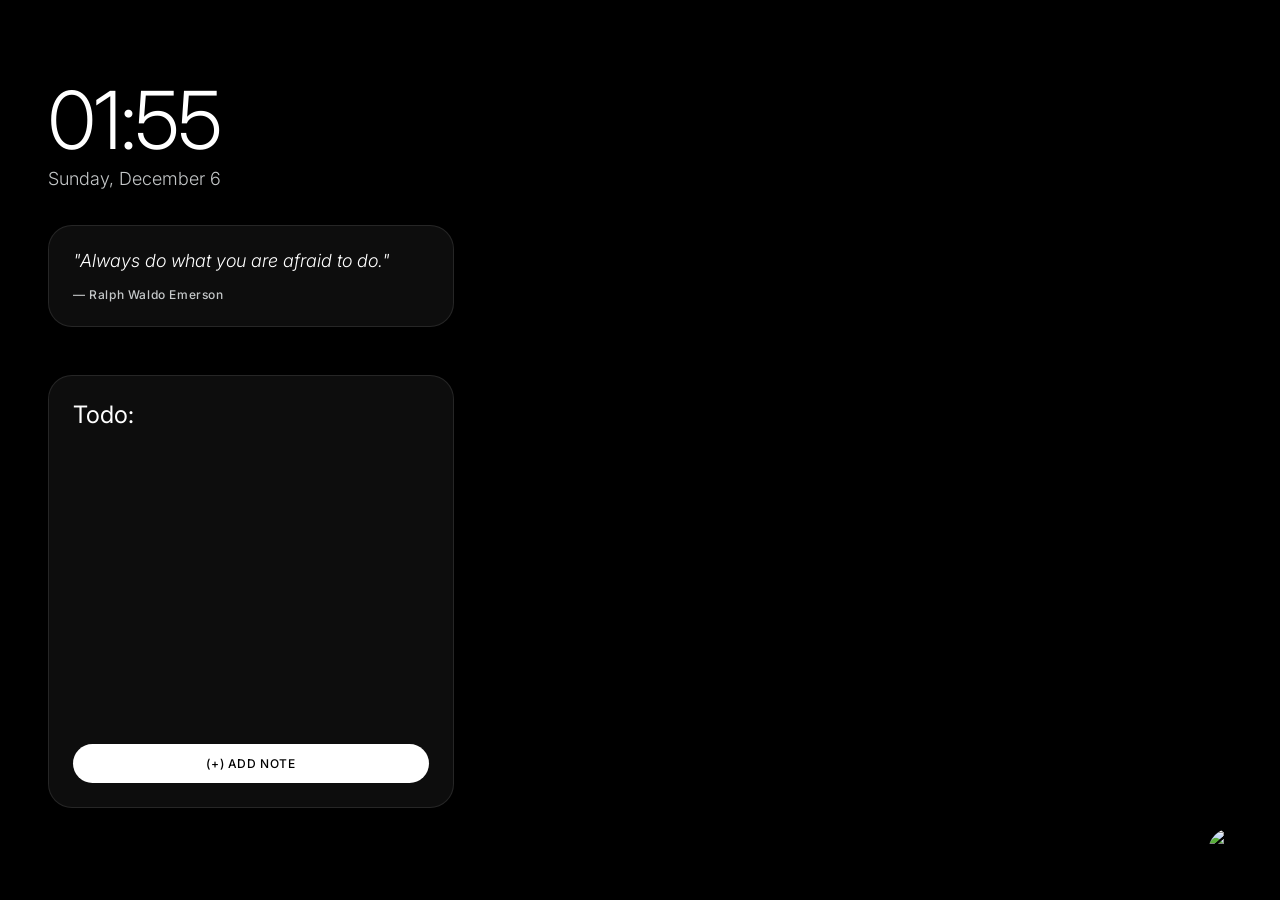
==== index.html @ 91e37e40 "Initial release of Aether New Tab" ====
<!DOCTYPE html>
<html lang="en">
<head>
    <meta charset="UTF-8">
    <meta name="viewport" content="width=device-width, initial-scale=1.0">
    <title>Aether New Tab</title>
    <link rel="icon" type="image/png" href="tab.png">
    <link href="https://fonts.googleapis.com/css2?family=Inter:wght@300;400;500;700&display=swap" rel="stylesheet">
    <link href="https://fonts.googleapis.com/css2?family=Material+Symbols+Outlined:wght,FILL@100..700,0..1&display=swap" rel="stylesheet">
    <link rel="stylesheet" href="css/variables.css">
    <link rel="stylesheet" href="css/base.css">
    <link rel="stylesheet" href="css/layout.css">
    <link rel="stylesheet" href="css/components.css">
</head>
<body>
    <main class="dashboard-container">
        <!-- Left Column (35%) -->
        <aside class="left-column">
            <section id="clock-widget" class="widget">
                <h1 id="time-display">--:--</h1>
                <p id="date-display">---</p>
            </section>

            <section id="quote-widget" class="widget glass-card">
                <p class="quote-text" id="quote-text">"Always do what you are afraid to do."</p>
                <p class="quote-author" id="quote-author">— Ralph Waldo Emerson</p>
            </section>

            <section id="todo-widget" class="widget glass-card flex-grow mt-sm">
                <h3 class="font-h3 mb-md">Todo:</h3>
                <ul id="todo-list" class="todo-list">
                    <!-- Todo items injected by JS -->
                </ul>
                <div class="mt-md" style="margin-top: var(--space-md)">
                    <button id="add-todo-btn" class="pill-btn primary-btn">(+) Add Note</button>
                </div>
            </section>
        </aside>

        <!-- Right Column (65%) -->
        <section class="right-column">
            <!-- Tabs -->
            <nav id="tabs-container" class="tabs-nav hide-scrollbar">
                <!-- Tabs injected by JS -->
            </nav>

            <!-- Shortcuts Grid -->
            <div id="shortcuts-grid" class="shortcuts-grid">
                <!-- Shortcut items injected by JS -->
            </div>
        </section>

        <!-- Floating AI Button -->
        <button id="ai-btn" class="floating-action-btn">
            <img src="https://t1.gstatic.com/faviconV2?client=SOCIAL&type=FAVICON&fallback_opts=TYPE,SIZE,URL&url=https://chatgpt.com&size=128" alt="ChatGPT" style="width: 48px; height: 48px; border-radius: 50%; object-fit: contain; filter: drop-shadow(0 4px 10px rgba(0,0,0,0.5));">
        </button>
    </main>

    <!-- Bookmark Modal -->
    <div id="bookmark-modal" class="modal-overlay hidden">
        <div class="glass-card modal-content">
            <h3 id="modal-title" class="font-h3 mb-md" style="text-align: center;">Add Bookmark</h3>
            
            <div class="modal-icon-preview" style="display: flex; flex-direction: column; align-items: center; justify-content: center; margin-bottom: var(--space-md);">
                <div id="modal-icon-container" class="shortcut-icon-container" style="width: 72px; height: 72px; margin-bottom: 12px; background: rgba(255,255,255,0.05); border-radius: 20px; display: flex; align-items: center; justify-content: center;">
                    <img id="modal-icon-img" src="" style="width: 40px; height: 40px; border-radius: 8px; display: none; object-fit: contain;">
                    <span id="modal-icon-spinner" class="material-symbols-outlined" style="font-size: 32px; color: var(--text-secondary); animation: spin 1s linear infinite; display: none;">sync</span>
                    <span id="modal-icon-placeholder" class="material-symbols-outlined" style="font-size: 40px; color: var(--text-secondary);">public</span>
                </div>
                <button id="bm-change-icon" class="tab-btn hidden" style="color: #a8c7fa; border-color: rgba(168, 199, 250, 0.3); font-size: 12px; padding: 6px 14px;">Next Icon</button>
            </div>

            <div class="modal-body">
                <input type="text" id="bm-name" placeholder="Name (e.g. YouTube)" class="input-field">
                <input type="url" id="bm-url" placeholder="URL (e.g. https://youtube.com)" class="input-field">
                <select id="bm-category" class="input-field mt-sm">
                    <!-- Options injected by JS -->
                </select>
            </div>
            <div class="modal-footer mt-md">
                <button id="bm-delete" class="tab-btn delete-btn hidden" style="color: #ffb4ab; border-color: rgba(255, 180, 171, 0.3);">Delete</button>
                <div style="flex: 1;"></div>
                <button id="bm-save" class="pill-btn primary-btn" style="width: auto;" disabled>Save</button>
            </div>
        </div>
    </div>

    <!-- Tab Modal -->
    <div id="tab-modal" class="modal-overlay hidden">
        <div class="glass-card modal-content">
            <h3 id="tab-modal-title" class="font-h3 mb-md">Add Category</h3>
            <div class="modal-body">
                <input type="text" id="tab-name" placeholder="Category Name" class="input-field">
            </div>
            <div class="modal-footer mt-md">
                <button id="tab-cancel" class="tab-btn">Cancel</button>
                <button id="tab-delete" class="tab-btn delete-btn hidden" style="color: #ffb4ab; border-color: rgba(255, 180, 171, 0.3);">Delete</button>
                <button id="tab-save" class="pill-btn primary-btn" style="width: auto;">Save</button>
            </div>
        </div>
    </div>

    <!-- Quote Modal -->
    <div id="quote-modal" class="modal-overlay hidden">
        <div class="glass-card modal-content">
            <h3 class="font-h3 mb-md">Edit Quote</h3>
            <div class="modal-body">
                <input type="text" id="quote-input-text" placeholder="Quote Text" class="input-field">
                <input type="text" id="quote-input-author" placeholder="Author Name" class="input-field">
            </div>
            <div class="modal-footer mt-md">
                <button id="quote-cancel" class="tab-btn">Cancel</button>
                <button id="quote-save" class="pill-btn primary-btn" style="width: auto;">Save</button>
            </div>
        </div>
    </div>

    <!-- Scripts -->
    <script type="module" src="js/main.js"></script>
</body>
</html>
---- css/variables.css ----
:root {
    --bg-pure-black: #000000;
    --text-primary: #FFFFFF;
    --text-secondary: #c4c7c8;
    --surface-container-high: #2a2a2a;
    --outline-variant: rgba(68, 71, 72, 0.3);
    
    --glass-bg: rgba(255, 255, 255, 0.05);
    --glass-border: rgba(255, 255, 255, 0.1);
    
    --space-xs: 4px;
    --space-sm: 12px;
    --space-md: 24px;
    --space-lg: 48px;
    --space-xl: 80px;

    --radius-sm: 12px;
    --radius-md: 24px;
    --radius-pill: 9999px;
    
    --font-primary: 'Inter', sans-serif;
}
---- css/base.css ----
* {
    margin: 0;
    padding: 0;
    box-sizing: border-box;
}

body {
    background-color: var(--bg-pure-black);
    color: var(--text-primary);
    font-family: var(--font-primary);
    -webkit-font-smoothing: antialiased;
    min-height: 100vh;
}

ul {
    list-style: none;
}

button {
    cursor: pointer;
    border: none;
    background: none;
    font-family: inherit;
}

a {
    text-decoration: none;
    color: inherit;
}

.hide-scrollbar::-webkit-scrollbar {
    display: none;
}
.hide-scrollbar {
    -ms-overflow-style: none;
    scrollbar-width: none;
}
---- css/layout.css ----
.dashboard-container {
    display: flex;
    flex-direction: column;
    min-height: 100vh;
    padding: var(--space-xl) var(--space-lg);
    gap: var(--space-md);
    max-width: 1536px;
    margin: 0 auto;
}

@media (min-width: 1024px) {
    .dashboard-container {
        flex-direction: row;
    }
    .left-column { width: 35%; display: flex; flex-direction: column; gap: var(--space-md); }
    .right-column { width: 65%; display: flex; flex-direction: column; gap: var(--space-lg); }
}

.shortcuts-grid {
    display: grid;
    grid-template-columns: repeat(3, 1fr);
    gap: var(--space-md) 16px;
}

@media (min-width: 768px) { .shortcuts-grid { grid-template-columns: repeat(4, 1fr); } }
@media (min-width: 1280px) { .shortcuts-grid { grid-template-columns: repeat(6, 1fr); } }

.widget {
    margin-bottom: var(--space-sm);
}

.mt-md { margin-top: var(--space-md); }
.mt-sm { margin-top: var(--space-sm); }
.mb-md { margin-bottom: var(--space-md); }
---- css/components.css ----
.glass-card {
    background: var(--glass-bg);
    backdrop-filter: blur(20px);
    -webkit-backdrop-filter: blur(20px);
    border: 1px solid var(--glass-border);
    border-radius: var(--radius-md);
    padding: var(--space-md);
    position: relative;
    overflow: hidden;
}

.flex-grow {
    flex-grow: 1;
    display: flex;
    flex-direction: column;
}

#time-display {
    font-size: 80px;
    font-weight: 300;
    line-height: 1;
    letter-spacing: -0.02em;
}

#date-display {
    font-size: 18px;
    font-weight: 300;
    color: var(--text-secondary);
    margin-top: 8px;
}

.quote-text {
    font-size: 18px;
    font-weight: 300;
    font-style: italic;
    margin-bottom: 16px;
}

.quote-author {
    font-size: 12px;
    font-weight: 500;
    color: var(--text-secondary);
    letter-spacing: 0.05em;
}

h3 {
    font-size: 24px;
    font-weight: 400;
}

.todo-list {
    display: flex;
    flex-direction: column;
    gap: var(--space-sm);
    flex-grow: 1;
    overflow-y: auto;
}

.todo-item {
    display: flex;
    align-items: flex-start;
    gap: var(--space-sm);
    font-size: 16px;
    position: relative;
}

.todo-item span.dash {
    color: var(--text-secondary);
}

.todo-item span.text {
    word-break: break-word;
    padding-right: 24px;
}

.todo-item .delete-btn {
    opacity: 0;
    color: var(--text-secondary);
    transition: opacity 0.2s, color 0.2s;
    position: absolute;
    right: 0;
    top: 0;
}

.todo-item:hover .delete-btn {
    opacity: 1;
}

.todo-item .delete-btn:hover {
    color: var(--text-primary);
}

.pill-btn {
    border-radius: var(--radius-pill);
    padding: 12px 24px;
    font-size: 12px;
    font-weight: 500;
    text-transform: uppercase;
    letter-spacing: 0.05em;
    transition: all 0.2s ease;
    text-align: center;
    width: 100%;
}

.primary-btn {
    background: var(--text-primary);
    color: var(--bg-pure-black);
}

.primary-btn:hover {
    background: rgba(255, 255, 255, 0.9);
}

.tabs-nav {
    display: flex;
    align-items: center;
    gap: var(--space-sm);
    overflow-x: auto;
    padding-bottom: 16px;
}

.tab-btn {
    padding: 8px 24px;
    border-radius: var(--radius-pill);
    background: var(--surface-container-high);
    border: 1px solid var(--outline-variant);
    color: var(--text-primary);
    font-size: 16px;
    white-space: nowrap;
    transition: background 0.2s;
}

.tab-btn:hover {
    background: rgba(255, 255, 255, 0.1);
}

.tab-btn.active {
    background: var(--text-primary);
    color: var(--bg-pure-black);
}

.shortcut-item {
    display: flex;
    flex-direction: column;
    align-items: center;
    gap: var(--space-sm);
    cursor: pointer;
}

.shortcut-icon-container {
    width: 64px;
    height: 64px;
    display: flex;
    align-items: center;
    justify-content: center;
    transition: transform 0.2s ease;
}

.shortcut-item:hover .shortcut-icon-container {
    transform: scale(1.15);
}

.shortcut-item.dragging {
    opacity: 0.5;
    transform: scale(0.95);
}

.shortcut-item.drag-over {
    background: rgba(255, 255, 255, 0.05);
    border-radius: var(--radius-md);
}

.shortcut-item img.favicon {
    width: 48px;
    height: 48px;
    object-fit: contain;
    filter: drop-shadow(0 4px 6px rgba(0,0,0,0.4));
}

.shortcut-label {
    font-size: 12px;
    font-weight: 500;
    color: var(--text-secondary);
    transition: color 0.2s;
}

.shortcut-item:hover .shortcut-label {
    color: var(--text-primary);
}

.floating-action-btn {
    position: fixed;
    bottom: var(--space-md);
    right: var(--space-md);
    display: flex;
    align-items: center;
    justify-content: center;
    transition: transform 0.2s ease;
    z-index: 50;
    cursor: pointer;
    background: transparent;
    border: none;
}

.floating-action-btn:hover {
    transform: scale(1.15);
}



/* Modal Styles */
.modal-overlay {
    position: fixed;
    top: 0;
    left: 0;
    width: 100%;
    height: 100%;
    background: rgba(0, 0, 0, 0.7);
    backdrop-filter: blur(5px);
    -webkit-backdrop-filter: blur(5px);
    display: flex;
    align-items: center;
    justify-content: center;
    z-index: 100;
    opacity: 1;
    transition: opacity 0.2s;
}

.modal-overlay.hidden {
    opacity: 0;
    pointer-events: none;
}

.modal-content {
    width: 90%;
    max-width: 400px;
}

.input-field {
    width: 100%;
    background: rgba(255, 255, 255, 0.05);
    border: 1px solid var(--outline-variant);
    border-radius: var(--radius-sm);
    padding: 12px 16px;
    color: var(--text-primary);
    font-family: var(--font-primary);
    font-size: 16px;
    margin-bottom: var(--space-sm);
    outline: none;
    transition: border-color 0.2s;
}

.input-field:focus {
    border-color: var(--text-primary);
}

.input-field option {
    background: var(--surface-container-high);
    color: var(--text-primary);
}

.modal-footer {
    display: flex;
    justify-content: flex-end;
    gap: var(--space-sm);
}

.modal-footer .delete-btn {
    margin-right: auto;
}
@ k e y f r a m e s   s p i n   {   1 0 0 %   {   t r a n s f o r m :   r o t a t e ( 3 6 0 d e g ) ;   }   }  
 
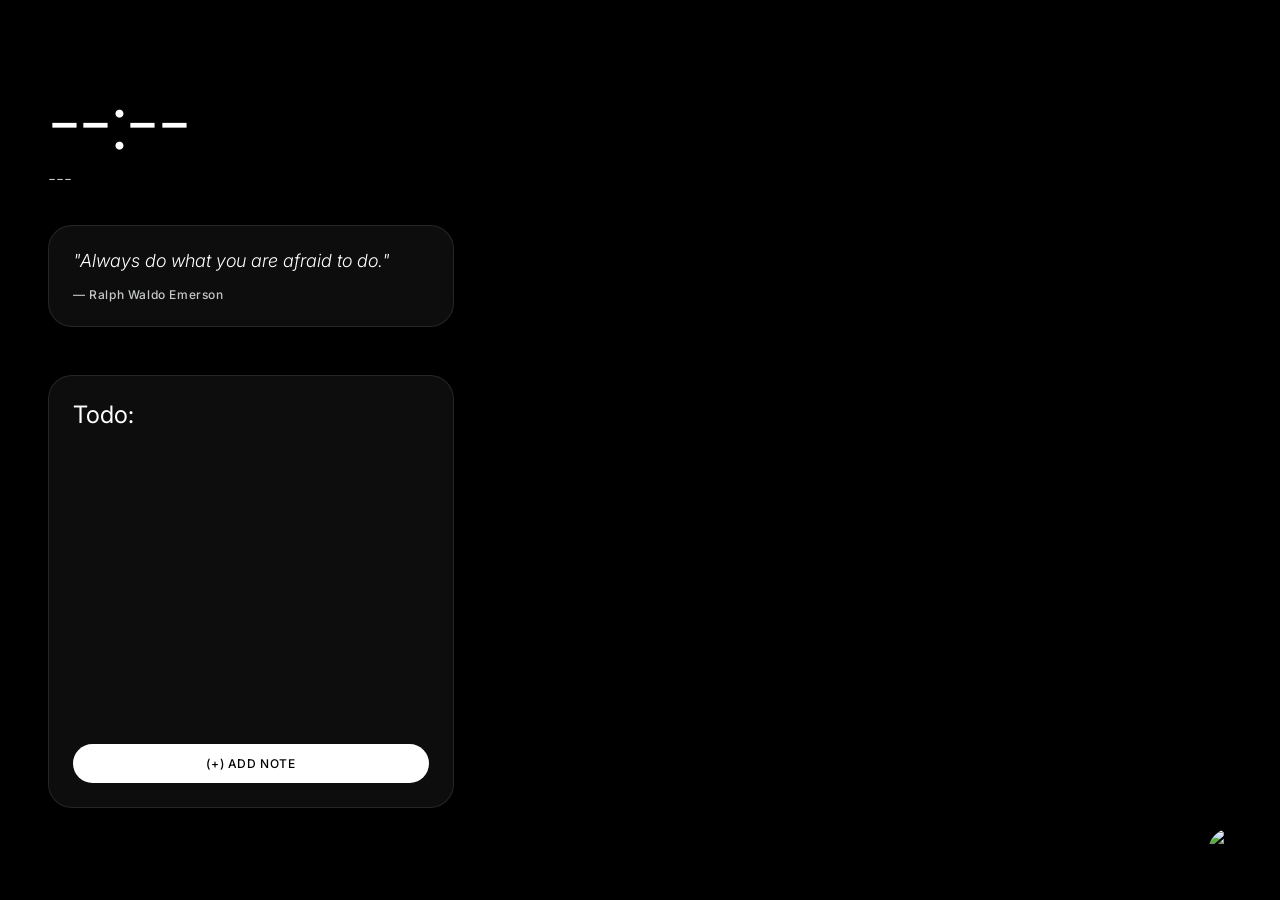
==== commit 821b6fa0: "Initial release of Aether New Tab" ====
--- a/index.html
+++ b/index.html
@@ -3,7 +3,7 @@
 <head>
     <meta charset="UTF-8">
     <meta name="viewport" content="width=device-width, initial-scale=1.0">
-    <title>Aether New Tab</title>
+    <title>NN Tab</title>
     <link rel="icon" type="image/png" href="tab.png">
     <link href="https://fonts.googleapis.com/css2?family=Inter:wght@300;400;500;700&display=swap" rel="stylesheet">
     <link href="https://fonts.googleapis.com/css2?family=Material+Symbols+Outlined:wght,FILL@100..700,0..1&display=swap" rel="stylesheet">
@@ -52,7 +52,7 @@
 
         <!-- Floating AI Button -->
         <button id="ai-btn" class="floating-action-btn">
-            <img src="https://t1.gstatic.com/faviconV2?client=SOCIAL&type=FAVICON&fallback_opts=TYPE,SIZE,URL&url=https://chatgpt.com&size=128" alt="ChatGPT" style="width: 48px; height: 48px; border-radius: 50%; object-fit: contain; filter: drop-shadow(0 4px 10px rgba(0,0,0,0.5));">
+            <img src="https://t1.gstatic.com/faviconV2?client=SOCIAL&type=FAVICON&fallback_opts=TYPE,SIZE,URL&url=https://chatgpt.com&size=128" alt="ChatGPT" class="ai-btn-icon">
         </button>
     </main>
 
@@ -61,13 +61,13 @@
         <div class="glass-card modal-content">
             <h3 id="modal-title" class="font-h3 mb-md" style="text-align: center;">Add Bookmark</h3>
             
-            <div class="modal-icon-preview" style="display: flex; flex-direction: column; align-items: center; justify-content: center; margin-bottom: var(--space-md);">
-                <div id="modal-icon-container" class="shortcut-icon-container" style="width: 72px; height: 72px; margin-bottom: 12px; background: rgba(255,255,255,0.05); border-radius: 20px; display: flex; align-items: center; justify-content: center;">
-                    <img id="modal-icon-img" src="" style="width: 40px; height: 40px; border-radius: 8px; display: none; object-fit: contain;">
-                    <span id="modal-icon-spinner" class="material-symbols-outlined" style="font-size: 32px; color: var(--text-secondary); animation: spin 1s linear infinite; display: none;">sync</span>
-                    <span id="modal-icon-placeholder" class="material-symbols-outlined" style="font-size: 40px; color: var(--text-secondary);">public</span>
+            <div class="modal-icon-preview">
+                <div id="modal-icon-container" class="shortcut-icon-container modal-icon-box">
+                    <img id="modal-icon-img" src="" style="display: none;">
+                    <span id="modal-icon-spinner" class="material-symbols-outlined" style="animation: spin 1s linear infinite; display: none;">sync</span>
+                    <span id="modal-icon-placeholder" class="material-symbols-outlined icon-placeholder">public</span>
                 </div>
-                <button id="bm-change-icon" class="tab-btn hidden" style="color: #a8c7fa; border-color: rgba(168, 199, 250, 0.3); font-size: 12px; padding: 6px 14px;">Next Icon</button>
+                <button id="bm-change-icon" class="tab-btn accent-btn hidden">Next Icon</button>
             </div>
 
             <div class="modal-body">
@@ -78,7 +78,7 @@
                 </select>
             </div>
             <div class="modal-footer mt-md">
-                <button id="bm-delete" class="tab-btn delete-btn hidden" style="color: #ffb4ab; border-color: rgba(255, 180, 171, 0.3);">Delete</button>
+                <button id="bm-delete" class="tab-btn delete-action-btn hidden">Delete</button>
                 <div style="flex: 1;"></div>
                 <button id="bm-save" class="pill-btn primary-btn" style="width: auto;" disabled>Save</button>
             </div>
@@ -94,7 +94,7 @@
             </div>
             <div class="modal-footer mt-md">
                 <button id="tab-cancel" class="tab-btn">Cancel</button>
-                <button id="tab-delete" class="tab-btn delete-btn hidden" style="color: #ffb4ab; border-color: rgba(255, 180, 171, 0.3);">Delete</button>
+                <button id="tab-delete" class="tab-btn delete-action-btn hidden">Delete</button>
                 <button id="tab-save" class="pill-btn primary-btn" style="width: auto;">Save</button>
             </div>
         </div>
--- a/css/variables.css
+++ b/css/variables.css
@@ -7,7 +7,13 @@
     
     --glass-bg: rgba(255, 255, 255, 0.05);
     --glass-border: rgba(255, 255, 255, 0.1);
+    --hover-overlay: rgba(255, 255, 255, 0.1);
     
+    --accent-primary: #a8c7fa;
+    --accent-border: rgba(168, 199, 250, 0.3);
+    --error-color: #ffb4ab;
+    --error-border: rgba(255, 180, 171, 0.3);
+
     --space-xs: 4px;
     --space-sm: 12px;
     --space-md: 24px;
@@ -20,3 +26,20 @@
     
     --font-primary: 'Inter', sans-serif;
 }
+
+body.light-mode {
+    --bg-pure-black: #f0f2f5;
+    --text-primary: #1a1a1a;
+    --text-secondary: #5f6368;
+    --surface-container-high: #ffffff;
+    --outline-variant: rgba(0, 0, 0, 0.1);
+    
+    --glass-bg: rgba(0, 0, 0, 0.05);
+    --glass-border: rgba(0, 0, 0, 0.1);
+    --hover-overlay: rgba(0, 0, 0, 0.06);
+    
+    --accent-primary: #1a73e8;
+    --accent-border: rgba(26, 115, 232, 0.3);
+    --error-color: #d93025;
+    --error-border: rgba(217, 48, 37, 0.2);
+}
--- a/css/components.css
+++ b/css/components.css
@@ -88,6 +88,23 @@
 
 .todo-item .delete-btn:hover {
     color: var(--text-primary);
+}
+
+.todo-input-inline {
+    width: 100%;
+    background: rgba(255, 255, 255, 0.05);
+    border: 1px solid var(--outline-variant);
+    border-radius: var(--radius-sm);
+    padding: 10px 14px;
+    color: var(--text-primary);
+    font-family: var(--font-primary);
+    font-size: 14px;
+    outline: none;
+    transition: border-color 0.2s;
+}
+
+.todo-input-inline:focus {
+    border-color: var(--accent-primary);
 }
 
 .pill-btn {
@@ -108,7 +125,7 @@
 }
 
 .primary-btn:hover {
-    background: rgba(255, 255, 255, 0.9);
+    opacity: 0.85;
 }
 
 .tabs-nav {
@@ -131,7 +148,7 @@
 }
 
 .tab-btn:hover {
-    background: rgba(255, 255, 255, 0.1);
+    background: var(--hover-overlay);
 }
 
 .tab-btn.active {
@@ -166,7 +183,7 @@
 }
 
 .shortcut-item.drag-over {
-    background: rgba(255, 255, 255, 0.05);
+    background: var(--hover-overlay);
     border-radius: var(--radius-md);
 }
 
@@ -206,7 +223,13 @@
     transform: scale(1.15);
 }
 
-
+.ai-btn-icon {
+    width: 48px;
+    height: 48px;
+    border-radius: 50%;
+    object-fit: contain;
+    filter: drop-shadow(0 4px 10px rgba(0,0,0,0.5));
+}
 
 /* Modal Styles */
 .modal-overlay {
@@ -236,6 +259,53 @@
     max-width: 400px;
 }
 
+.modal-icon-preview {
+    display: flex;
+    flex-direction: column;
+    align-items: center;
+    justify-content: center;
+    margin-bottom: var(--space-md);
+}
+
+.modal-icon-box {
+    width: 72px;
+    height: 72px;
+    margin-bottom: 12px;
+    background: var(--hover-overlay);
+    border-radius: 20px;
+    display: flex;
+    align-items: center;
+    justify-content: center;
+}
+
+.modal-icon-box img {
+    width: 40px;
+    height: 40px;
+    border-radius: 8px;
+    object-fit: contain;
+}
+
+.modal-icon-box .material-symbols-outlined {
+    font-size: 32px;
+    color: var(--text-secondary);
+}
+
+.modal-icon-box .icon-placeholder {
+    font-size: 40px;
+}
+
+.accent-btn {
+    color: var(--accent-primary);
+    border-color: var(--accent-border);
+    font-size: 12px;
+    padding: 6px 14px;
+}
+
+.delete-action-btn {
+    color: var(--error-color);
+    border-color: var(--error-border);
+}
+
 .input-field {
     width: 100%;
     background: rgba(255, 255, 255, 0.05);
@@ -265,9 +335,48 @@
     gap: var(--space-sm);
 }
 
-.modal-footer .delete-btn {
+.modal-footer .delete-action-btn {
     margin-right: auto;
 }
-@ k e y f r a m e s   s p i n   {   1 0 0 %   {   t r a n s f o r m :   r o t a t e ( 3 6 0 d e g ) ;   }   } - 
- +
+/* Toast Notifications */
+#toast-container {
+    position: fixed;
+    bottom: 24px;
+    left: 50%;
+    transform: translateX(-50%);
+    z-index: 9999;
+    display: flex;
+    flex-direction: column;
+    align-items: center;
+    gap: 8px;
+    pointer-events: none;
+}
+
+.toast {
+    padding: 10px 20px;
+    border-radius: 8px;
+    font-family: var(--font-primary);
+    font-size: 13px;
+    font-weight: 500;
+    color: #fff;
+    background: #323232;
+    box-shadow: 0 4px 12px rgba(0,0,0,0.3);
+    opacity: 0;
+    transform: translateY(10px);
+    transition: opacity 0.3s ease, transform 0.3s ease;
+    pointer-events: auto;
+}
+
+.toast.show {
+    opacity: 1;
+    transform: translateY(0);
+}
+
+.toast-error {
+    background: #d93025;
+}
+
+@keyframes spin {
+    100% { transform: rotate(360deg); }
+}
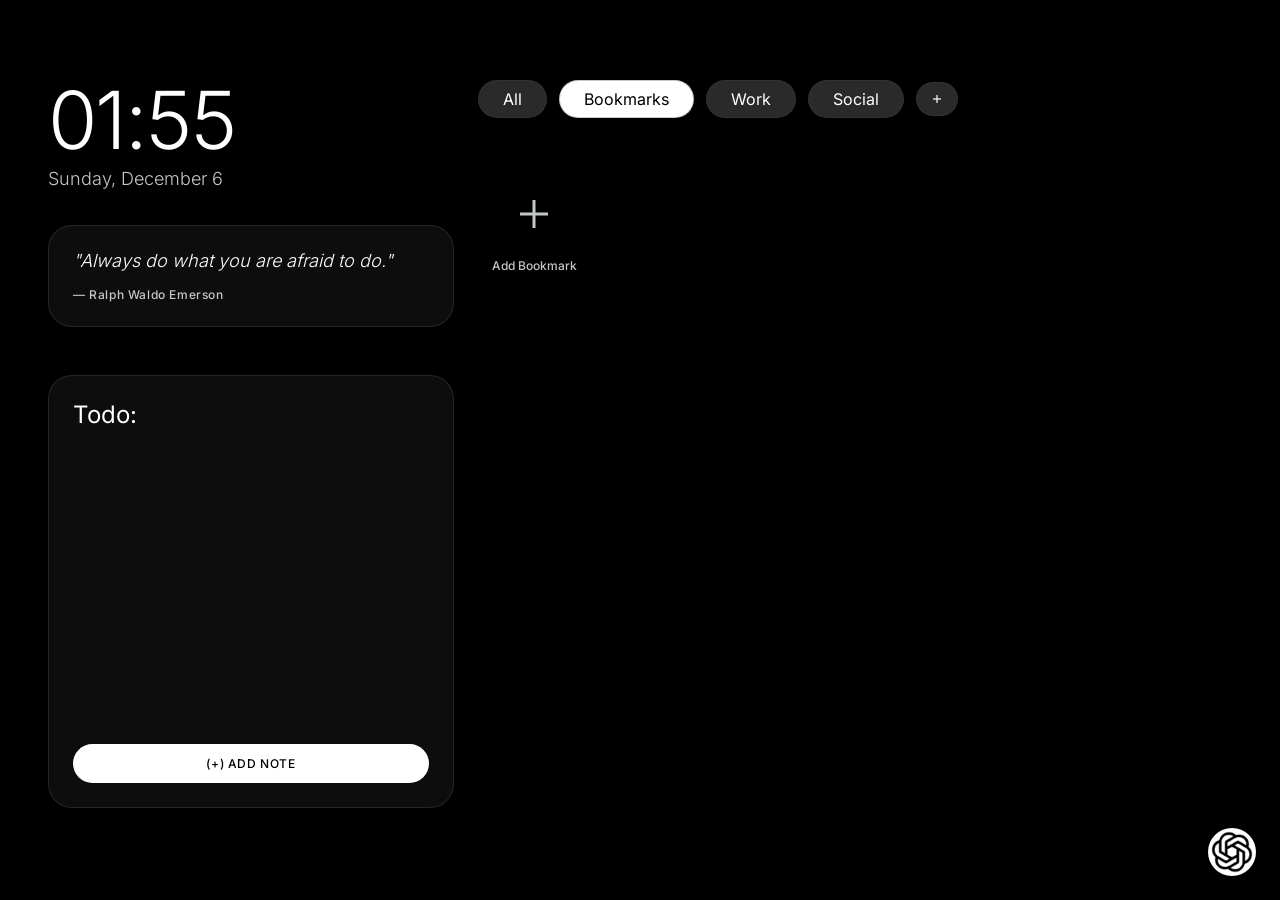
==== commit 910f081d: "debugging" ====
--- a/index.html
+++ b/index.html
@@ -5,14 +5,14 @@
     <meta name="viewport" content="width=device-width, initial-scale=1.0">
     <title>NN Tab</title>
     <link rel="icon" type="image/png" href="tab.png">
-    <link href="https://fonts.googleapis.com/css2?family=Inter:wght@300;400;500;700&display=swap" rel="stylesheet">
-    <link href="https://fonts.googleapis.com/css2?family=Material+Symbols+Outlined:wght,FILL@100..700,0..1&display=swap" rel="stylesheet">
+    <link rel="stylesheet" href="css/fonts.css">
     <link rel="stylesheet" href="css/variables.css">
     <link rel="stylesheet" href="css/base.css">
     <link rel="stylesheet" href="css/layout.css">
     <link rel="stylesheet" href="css/components.css">
 </head>
 <body>
+    <div id="bg-layer" class="bg-layer"></div>
     <main class="dashboard-container">
         <!-- Left Column (35%) -->
         <aside class="left-column">
@@ -51,8 +51,8 @@
         </section>
 
         <!-- Floating AI Button -->
-        <button id="ai-btn" class="floating-action-btn">
-            <img src="https://t1.gstatic.com/faviconV2?client=SOCIAL&type=FAVICON&fallback_opts=TYPE,SIZE,URL&url=https://chatgpt.com&size=128" alt="ChatGPT" class="ai-btn-icon">
+        <button id="ai-btn" class="floating-action-btn" title="Open ChatGPT">
+            <img src="images/chatgpt.png" alt="ChatGPT" class="ai-btn-icon">
         </button>
     </main>
 
@@ -62,6 +62,18 @@
             <h3 id="modal-title" class="font-h3 mb-md" style="text-align: center;">Add Bookmark</h3>
             
             <div class="modal-icon-preview">
+                <div class="icon-bg-selector">
+                    <span class="icon-bg-label">Icon BG</span>
+                    <button class="icon-bg-option active" data-bg="none" title="No Background">
+                        <span class="material-symbols-outlined">block</span>
+                    </button>
+                    <button class="icon-bg-option" data-bg="white" title="White Background">
+                        <span class="icon-bg-swatch white"></span>
+                    </button>
+                    <button class="icon-bg-option" data-bg="black" title="Black Background">
+                        <span class="icon-bg-swatch black"></span>
+                    </button>
+                </div>
                 <div id="modal-icon-container" class="shortcut-icon-container modal-icon-box">
                     <img id="modal-icon-img" src="" style="display: none;">
                     <span id="modal-icon-spinner" class="material-symbols-outlined" style="animation: spin 1s linear infinite; display: none;">sync</span>
--- a/css/fonts.css
+++ b/css/fonts.css
@@ -0,0 +1,36 @@
+/* Fonts are bundled with the extension so no page load contacts Google Fonts.
+   Inter: SIL Open Font License 1.1. Material Symbols: Apache License 2.0.
+   The icon font is subset to the glyphs used. To add an icon, re-download it
+   with the new name in the `icon_names` list (see README). */
+
+@font-face {
+    font-family: 'Inter';
+    font-style: normal;
+    font-weight: 300 700;
+    font-display: swap;
+    src: url('../fonts/inter-latin.woff2') format('woff2');
+}
+
+@font-face {
+    font-family: 'Material Symbols Outlined';
+    font-style: normal;
+    font-weight: 100 700;
+    font-display: block;
+    src: url('../fonts/material-symbols-outlined.woff2') format('woff2');
+}
+
+.material-symbols-outlined {
+    font-family: 'Material Symbols Outlined';
+    font-weight: normal;
+    font-style: normal;
+    font-size: 24px;
+    line-height: 1;
+    letter-spacing: normal;
+    text-transform: none;
+    display: inline-block;
+    white-space: nowrap;
+    word-wrap: normal;
+    direction: ltr;
+    -webkit-font-feature-settings: 'liga';
+    -webkit-font-smoothing: antialiased;
+}
--- a/css/variables.css
+++ b/css/variables.css
@@ -8,6 +8,8 @@
     --glass-bg: rgba(255, 255, 255, 0.05);
     --glass-border: rgba(255, 255, 255, 0.1);
     --hover-overlay: rgba(255, 255, 255, 0.1);
+    --input-bg: rgba(255, 255, 255, 0.05);
+    --modal-bg: rgba(30, 30, 30, 0.85);
     
     --accent-primary: #a8c7fa;
     --accent-border: rgba(168, 199, 250, 0.3);
@@ -37,6 +39,8 @@
     --glass-bg: rgba(0, 0, 0, 0.05);
     --glass-border: rgba(0, 0, 0, 0.1);
     --hover-overlay: rgba(0, 0, 0, 0.06);
+    --input-bg: rgba(0, 0, 0, 0.05);
+    --modal-bg: rgba(255, 255, 255, 0.9);
     
     --accent-primary: #1a73e8;
     --accent-border: rgba(26, 115, 232, 0.3);
--- a/css/base.css
+++ b/css/base.css
@@ -2,6 +2,10 @@
     margin: 0;
     padding: 0;
     box-sizing: border-box;
+}
+
+html, body {
+    height: 100%;
 }
 
 body {
@@ -9,7 +13,15 @@
     color: var(--text-primary);
     font-family: var(--font-primary);
     -webkit-font-smoothing: antialiased;
-    min-height: 100vh;
+}
+
+.bg-layer {
+    position: fixed;
+    top: 0;
+    left: 0;
+    width: 100vw;
+    height: 100vh;
+    z-index: -1;
 }
 
 ul {
--- a/css/layout.css
+++ b/css/layout.css
@@ -6,6 +6,11 @@
     gap: var(--space-md);
     max-width: 1536px;
     margin: 0 auto;
+}
+
+@media (max-width: 1023px) {
+    .left-column { display: none; }
+    .right-column { width: 100%; }
 }
 
 @media (min-width: 1024px) {
--- a/css/components.css
+++ b/css/components.css
@@ -53,7 +53,7 @@
     flex-direction: column;
     gap: var(--space-sm);
     flex-grow: 1;
-    overflow-y: auto;
+    overflow-y: visible;
 }
 
 .todo-item {
@@ -92,7 +92,7 @@
 
 .todo-input-inline {
     width: 100%;
-    background: rgba(255, 255, 255, 0.05);
+    background: var(--input-bg);
     border: 1px solid var(--outline-variant);
     border-radius: var(--radius-sm);
     padding: 10px 14px;
@@ -259,18 +259,91 @@
     max-width: 400px;
 }
 
+.modal-content.glass-card {
+    background: var(--modal-bg);
+    backdrop-filter: blur(30px);
+    -webkit-backdrop-filter: blur(30px);
+}
+
 .modal-icon-preview {
     display: flex;
+    flex-direction: row;
+    align-items: center;
+    justify-content: center;
+    gap: var(--space-md);
+    margin-bottom: var(--space-md);
+}
+
+.icon-bg-selector {
+    display: flex;
     flex-direction: column;
     align-items: center;
-    justify-content: center;
-    margin-bottom: var(--space-md);
+    gap: 8px;
+    background: var(--hover-overlay);
+    padding: 8px;
+    border-radius: 16px;
+}
+
+.icon-bg-label {
+    font-size: 10px;
+    font-weight: 600;
+    text-transform: uppercase;
+    color: var(--text-secondary);
+    margin-bottom: 4px;
+}
+
+.icon-bg-option {
+    width: 24px;
+    height: 24px;
+    border-radius: 50%;
+    display: flex;
+    align-items: center;
+    justify-content: center;
+    background: transparent;
+    border: 2px solid transparent;
+    transition: all 0.2s;
+    cursor: pointer;
+}
+
+.icon-bg-option.active {
+    border-color: var(--accent-primary);
+    background: var(--surface-container-high);
+}
+
+.icon-bg-option .material-symbols-outlined {
+    font-size: 16px;
+    color: var(--text-secondary);
+}
+
+.icon-bg-swatch {
+    display: block;
+    width: 16px;
+    height: 16px;
+    border-radius: 50%;
+}
+.icon-bg-swatch.white { background: #ffffff; border: 1px solid rgba(0,0,0,0.1); }
+.icon-bg-swatch.black { background: #000000; border: 1px solid rgba(255,255,255,0.2); }
+
+/* Icon BG classes for the shortcuts grid */
+.shortcut-icon-container.icon-bg-white {
+    background: rgba(255, 255, 255, 0.9);
+    border-radius: 50%;
+}
+.shortcut-icon-container.icon-bg-black {
+    background: rgba(0, 0, 0, 0.85);
+    border-radius: 50%;
+}
+/* Keep square icons inside the circle: a 40px square fits a 64px circle. */
+.shortcut-icon-container.icon-bg-white img,
+.shortcut-icon-container.icon-bg-black img {
+    width: 40px;
+    height: 40px;
+    border-radius: 8px;
 }
 
 .modal-icon-box {
     width: 72px;
     height: 72px;
-    margin-bottom: 12px;
     background: var(--hover-overlay);
     border-radius: 20px;
     display: flex;
@@ -308,7 +381,7 @@
 
 .input-field {
     width: 100%;
-    background: rgba(255, 255, 255, 0.05);
+    background: var(--input-bg);
     border: 1px solid var(--outline-variant);
     border-radius: var(--radius-sm);
     padding: 12px 16px;
